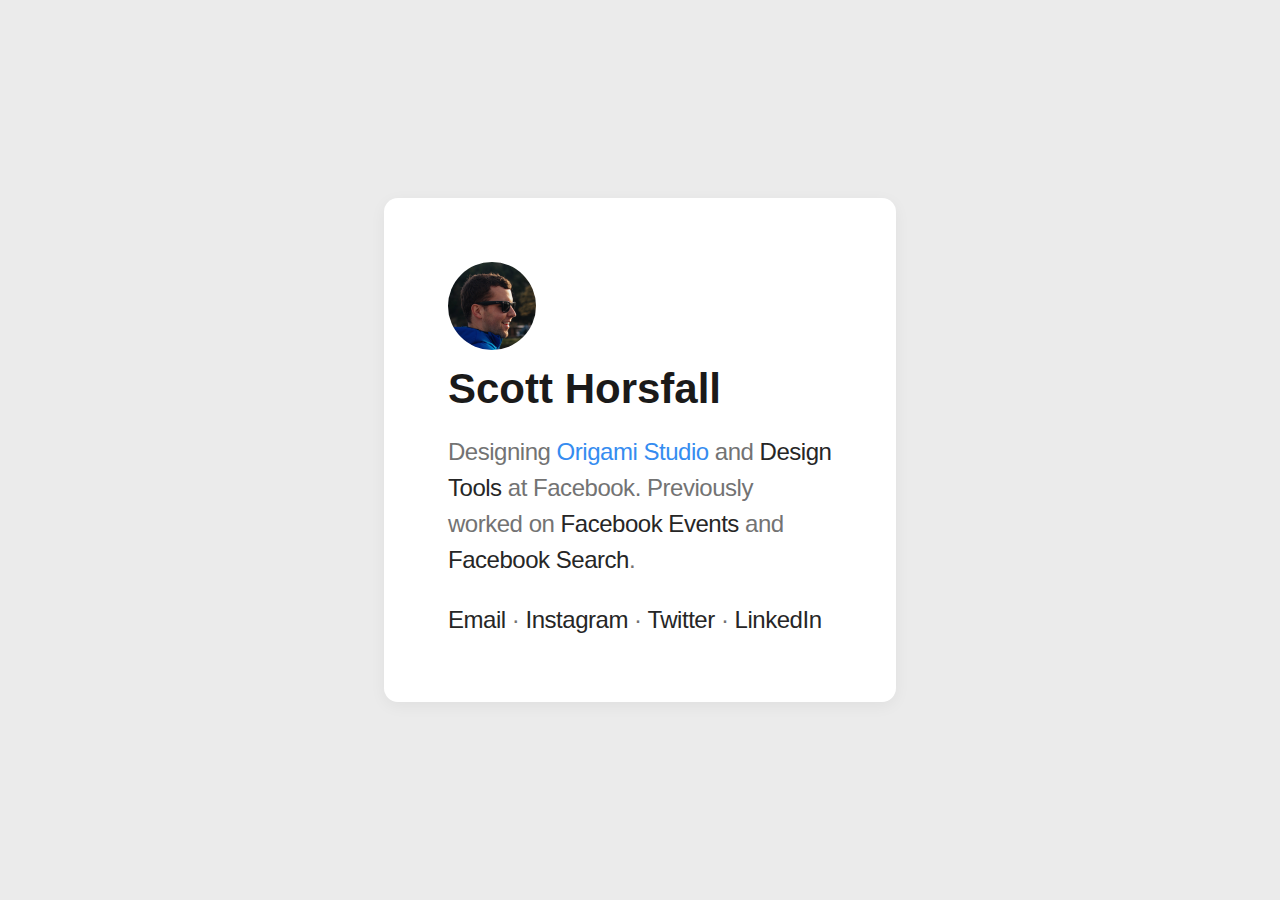
==== index.html @ 95cca434 "Basic" ====
<!DOCTYPE html>
<html class="no-js">

<head>
    <meta charset="utf-8">
    <meta http-equiv="X-UA-Compatible" content="IE=edge,chrome=1">
    <title>Scott Horsfall - Product Designer</title>
    <meta name="description" content="">
    <meta name="viewport" content="width=device-width, initial-scale=1">

    <link rel="stylesheet" href="normalize.min.css">
    <link rel="stylesheet" href="main.css">
</head>

<body>

    <section id="main">
        <div id="profile">
        </div>
        <h1>Scott Horsfall</h1>
        <p>Designing
            <a class="origami" href="http://origami.design">Origami Studio</a> and
            <a class="facebook" href="http://facebook.design/toolsandresources/">Design Tools</a> at Facebook. Previously worked on
            <a class="events" href="https://newsroom.fb.com/news/2016/10/introducing-the-events-from-facebook-app/">Facebook Events</a> and
            <a class="facebook" href="https://newsroom.fb.com/news/2014/12/updates-to-facebook-search/">Facebook Search</a>.</p>
        <p>
            <a href="mailto:hello@scotthorsfall.com?subject=Hello!">Email</a> &middot;
            <a href="http://www.instagram.com/scotthorsfall">Instagram</a> &middot;
            <a href="http://www.twitter.com/scoh">Twitter</a> &middot;
            <a href="https://www.linkedin.com/in/scotthorsfall/">LinkedIn</a>
        </p>
    </section>

</body>

</html>
---- main.css ----
/* 

	Scott Horsfall
	© 2017

*/

html,
body {
  background: hsl(0, 0%, 92%);
  color: hsl(0, 0%, 45%);

  font-family: -apple-system, BlinkMacSystemFont, sans-serif;
  font-size: 24px;
  letter-spacing: -0.48px;
  line-height: 1.5em;

  width: 100%;
  height: 100%;

  display: flex;
  flex-direction: column;
  justify-content: flex-start;
  align-items: flex-start;
}

/*** core ***/

h1,
p {
  margin: 0.5em 0 0;
}

h1 {
  font-weight: 600;
  font-size: 42px;
  color: #1a1a1a;
  letter-spacing: 0px;
  margin-bottom: 0.35em;
}

p:last-child {
  margin-top: 1em;
}

a {
  text-decoration: none;
  color: hsl(0, 0%, 15%);

  -webkit-transition: all 75ms ease;
  -moz-transition: all 75ms ease;
  -ms-transition: all 75ms ease;
  -o-transition: all 75ms ease;
  transition: all 75ms ease;
}

a:hover {
  color: #2a68af;
}

a.origami,
a.origami:hover {
  font-weight: 500;
  color: #358cf0;
}

a.events:hover {
  color: #e04c60;
}

img {
  max-width: 100%;
  max-height: 100%;
}

/*** sections ***/

section {
  width: 40%;
  max-width: 688px;
  padding: 64px;
  background: white;
  box-shadow: 0 4px 16px 0 rgba(0, 0, 0, 0.05);
  border-radius: 14px;
  box-sizing: border-box;

  display: flex;
  flex-direction: column;
  justify-content: flex-start;
  align-items: flex-start;
  margin: auto;
}

#profile {
  min-width: 88px;
  min-height: 88px;
  border-radius: 50%;
  overflow: hidden;

  background: url(scott.png);
  background-size: contain;
}

#profile:hover {
  background: url(scott-corgi.png);
  background-size: contain;
}

/*** responsive ***/
@media (max-width: 1240px) {
  section {
    width: 60%;
  }
}

@media (max-width: 820px) {
  section {
    width: 100%;
    height: 100%;
    max-width: 100%;
    min-width: 320px;
    border-radius: 0;
    box-shadow: none;
  }
}
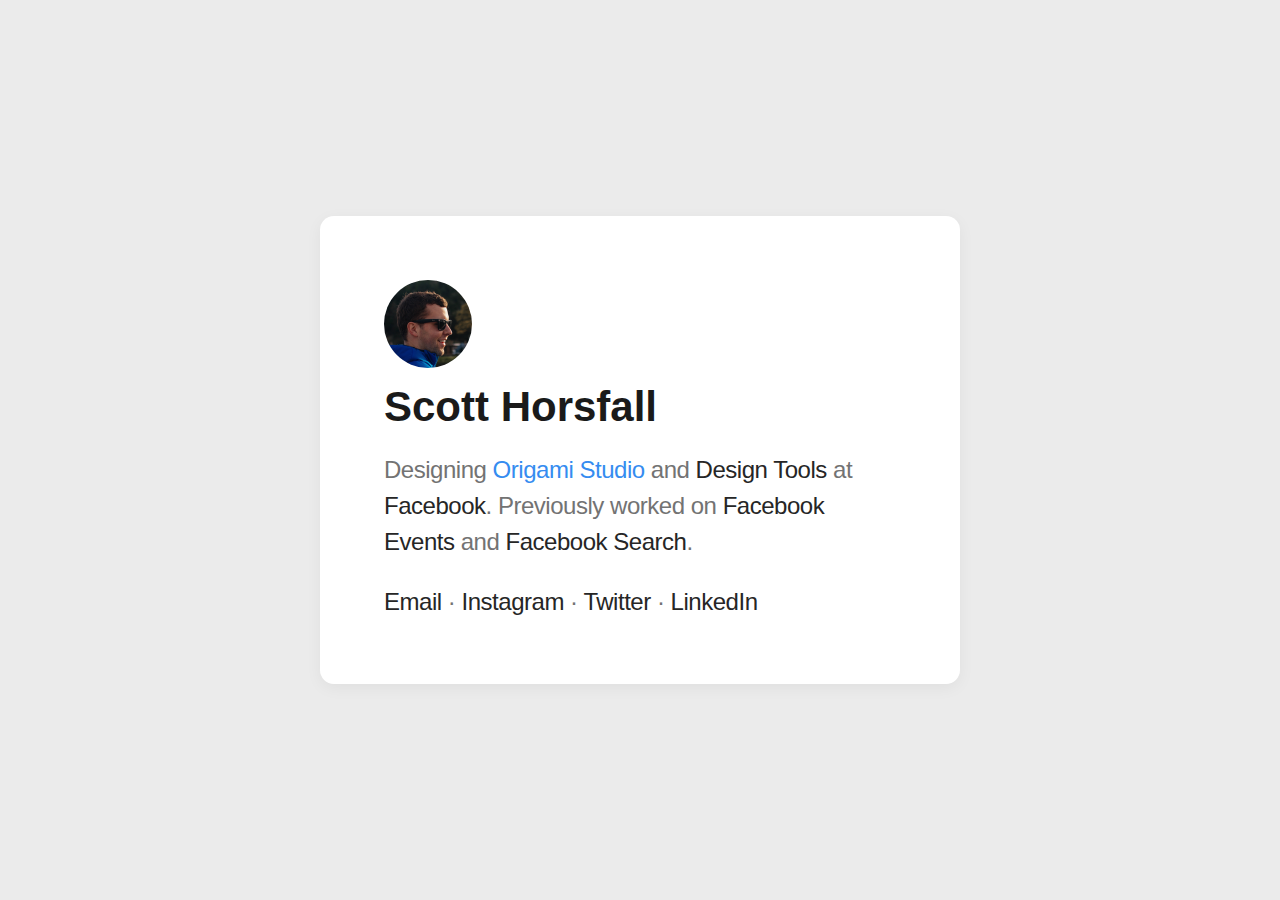
==== commit 90639f0d: "Updates" ====
--- a/index.html
+++ b/index.html
@@ -10,6 +10,15 @@
 
     <link rel="stylesheet" href="normalize.min.css">
     <link rel="stylesheet" href="main.css">
+
+    <script async src="https://www.googletagmanager.com/gtag/js?id=UA-37907667-1"></script>
+    <script>
+        window.dataLayer = window.dataLayer || [];
+        function gtag() { dataLayer.push(arguments); }
+        gtag('js', new Date());
+
+        gtag('config', 'UA-37907667-1');
+    </script>
 </head>
 
 <body>
@@ -20,7 +29,8 @@
         <h1>Scott Horsfall</h1>
         <p>Designing
             <a class="origami" href="http://origami.design">Origami Studio</a> and
-            <a class="facebook" href="http://facebook.design/toolsandresources/">Design Tools</a> at Facebook. Previously worked on
+            <a class="facebook" href="http://facebook.design/toolsandresources/">Design Tools</a> at
+            <a href="http://facebook.design">Facebook</a>. Previously worked on
             <a class="events" href="https://newsroom.fb.com/news/2016/10/introducing-the-events-from-facebook-app/">Facebook Events</a> and
             <a class="facebook" href="https://newsroom.fb.com/news/2014/12/updates-to-facebook-search/">Facebook Search</a>.</p>
         <p>
--- a/main.css
+++ b/main.css
@@ -82,7 +82,6 @@
   background: white;
   box-shadow: 0 4px 16px 0 rgba(0, 0, 0, 0.05);
   border-radius: 14px;
-  box-sizing: border-box;
 
   display: flex;
   flex-direction: column;
@@ -107,19 +106,21 @@
 }
 
 /*** responsive ***/
-@media (max-width: 1240px) {
+@media (max-width: 1024px) {
   section {
     width: 60%;
   }
 }
 
-@media (max-width: 820px) {
+@media (max-width: 700px) {
   section {
     width: 100%;
     height: 100%;
+    padding: 64px 24px;
     max-width: 100%;
     min-width: 320px;
     border-radius: 0;
     box-shadow: none;
+    box-sizing: border-box;
   }
 }
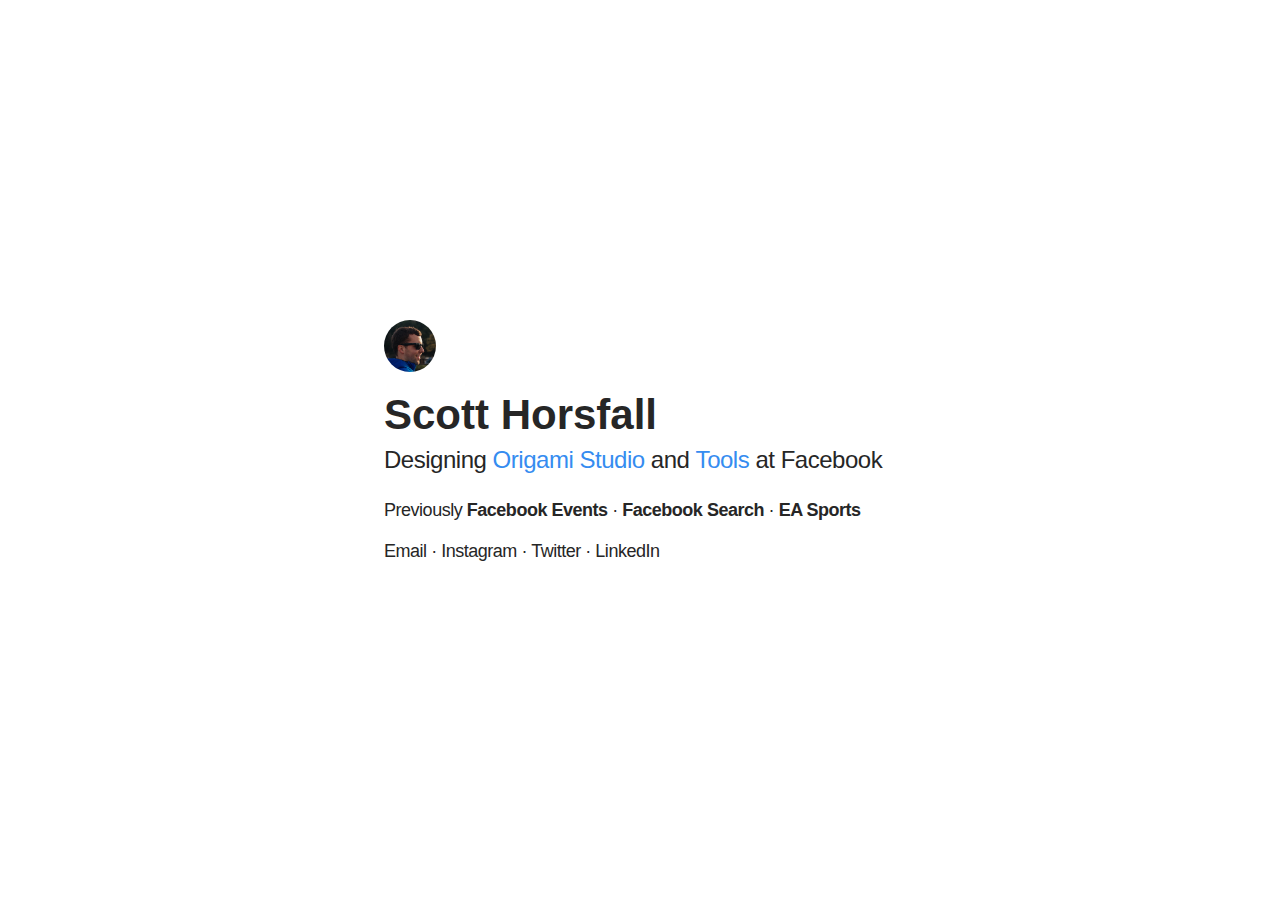
==== commit 463e8e38: "adding work embed page" ====
--- a/index.html
+++ b/index.html
@@ -29,11 +29,14 @@
         <h1>Scott Horsfall</h1>
         <p>Designing
             <a class="origami" href="http://origami.design">Origami Studio</a> and
-            <a class="facebook" href="http://facebook.design/toolsandresources/">Design Tools</a> at
-            <a href="http://facebook.design">Facebook</a>. Previously worked on
-            <a class="events" href="https://newsroom.fb.com/news/2016/10/introducing-the-events-from-facebook-app/">Facebook Events</a> and
-            <a class="facebook" href="https://newsroom.fb.com/news/2014/12/updates-to-facebook-search/">Facebook Search</a>.</p>
-        <p>
+            <a class="origami" href="http://facebook.design/toolsandresources/">Tools</a> at Facebook
+        </p>
+        <p class="previous">Previously
+            <a class="events" href="https://newsroom.fb.com/news/2016/10/introducing-the-events-from-facebook-app/">Facebook Events</a> &middot;
+            <a class="facebook" href="https://newsroom.fb.com/news/2014/12/updates-to-facebook-search/">Facebook Search</a> &middot;
+            <a class="easports" href="https://www.easports.com">EA Sports</a>
+        </p>
+        <p class="links">
             <a href="mailto:hello@scotthorsfall.com?subject=Hello!">Email</a> &middot;
             <a href="http://www.instagram.com/scotthorsfall">Instagram</a> &middot;
             <a href="http://www.twitter.com/scoh">Twitter</a> &middot;
--- a/main.css
+++ b/main.css
@@ -7,8 +7,8 @@
 
 html,
 body {
-  background: hsl(0, 0%, 92%);
-  color: hsl(0, 0%, 45%);
+  background: hsl(0, 0%, 100%);
+  color: hsl(0, 0%, 15%);
 
   font-family: -apple-system, BlinkMacSystemFont, sans-serif;
   font-size: 24px;
@@ -28,24 +28,28 @@
 
 h1,
 p {
-  margin: 0.5em 0 0;
+  margin: 0 0 0.8em;
 }
 
 h1 {
   font-weight: 600;
   font-size: 42px;
-  color: #1a1a1a;
   letter-spacing: 0px;
-  margin-bottom: 0.35em;
+  margin: 0.6em 0 0.2em;
 }
 
-p:last-child {
-  margin-top: 1em;
+h1 span {
+  color: #2a68af;
+}
+
+.work h1 {
+  margin: 0.4em 0 .4em;
 }
 
 a {
   text-decoration: none;
   color: hsl(0, 0%, 15%);
+  font-weight: 600;
 
   -webkit-transition: all 75ms ease;
   -moz-transition: all 75ms ease;
@@ -54,18 +58,35 @@
   transition: all 75ms ease;
 }
 
+.previous,
+.previous a,
+.links,
+.links a {
+  font-size: 18px;
+  line-height: 150%;
+}
+
+.links a {
+  font-weight: 400;
+}
+
 a:hover {
   color: #2a68af;
 }
 
 a.origami,
 a.origami:hover {
+  background: url(scott-corgi.png) no-repeat -9999px -9999px;
   font-weight: 500;
   color: #358cf0;
 }
 
 a.events:hover {
   color: #e04c60;
+}
+
+a.easports:hover {
+  color: rgb(201, 62, 43);
 }
 
 img {
@@ -78,10 +99,6 @@
 section {
   width: 40%;
   max-width: 688px;
-  padding: 64px;
-  background: white;
-  box-shadow: 0 4px 16px 0 rgba(0, 0, 0, 0.05);
-  border-radius: 14px;
 
   display: flex;
   flex-direction: column;
@@ -91,18 +108,24 @@
 }
 
 #profile {
-  min-width: 88px;
-  min-height: 88px;
+  min-width: 52px;
+  min-height: 52px;
   border-radius: 50%;
   overflow: hidden;
 
-  background: url(scott.png);
+  background: url(scott.png) no-repeat;
   background-size: contain;
 }
 
 #profile:hover {
-  background: url(scott-corgi.png);
+  background: url(scott-corgi.png) no-repeat;
   background-size: contain;
+}
+
+iframe {
+  border-radius: 4px;
+  margin-top: 20px;
+  box-shadow: rgba(0,0,0,.15) 0 1px 4px;
 }
 
 /*** responsive ***/
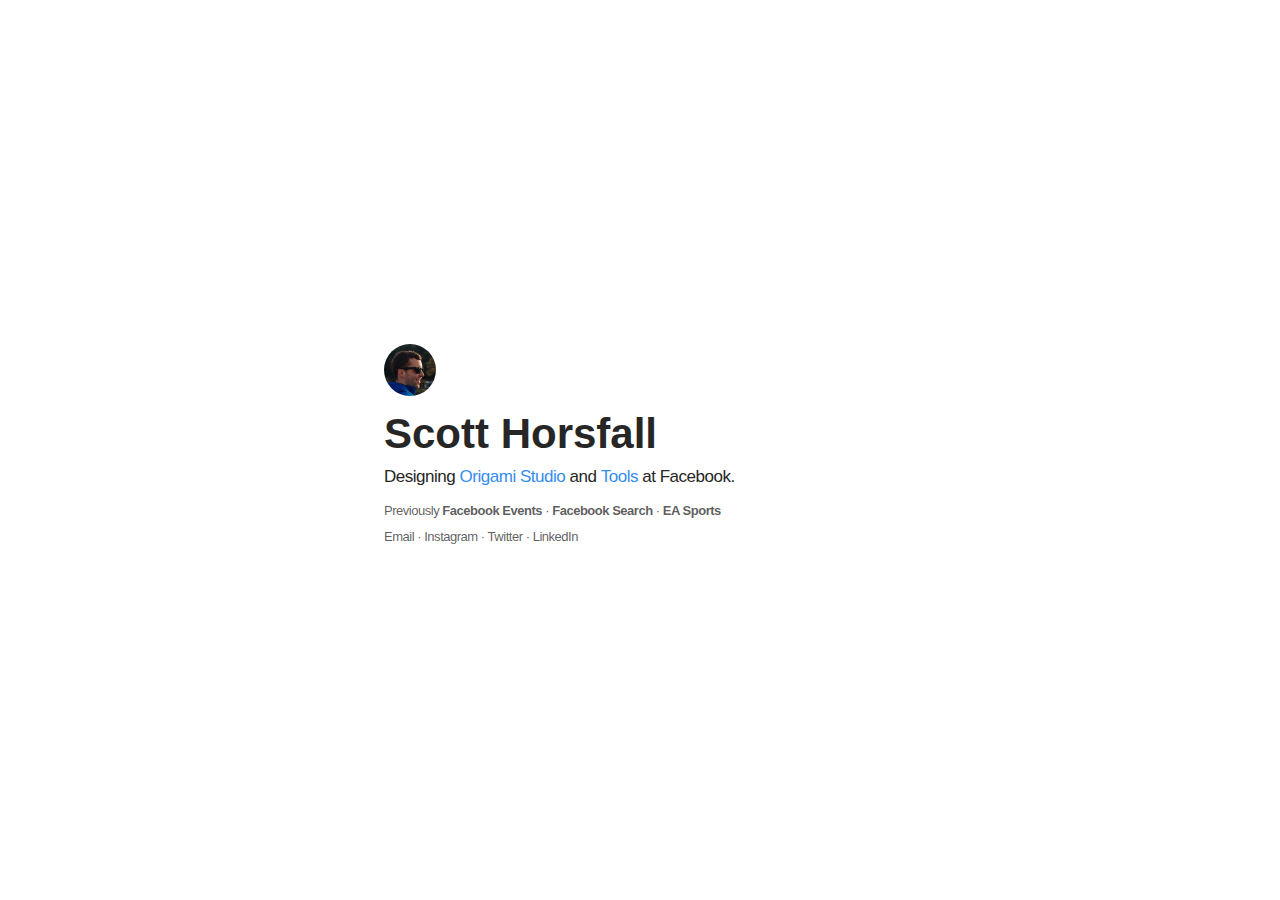
==== commit a3eff200: "updating for hosting" ====
--- a/index.html
+++ b/index.html
@@ -24,12 +24,11 @@
 <body>
 
     <section id="main">
-        <div id="profile">
-        </div>
+        <div id="profile"></div>
         <h1>Scott Horsfall</h1>
         <p>Designing
             <a class="origami" href="http://origami.design">Origami Studio</a> and
-            <a class="origami" href="http://facebook.design/toolsandresources/">Tools</a> at Facebook
+            <a class="origami" href="http://facebook.design/toolsandresources/">Tools</a> at Facebook.
         </p>
         <p class="previous">Previously
             <a class="events" href="https://newsroom.fb.com/news/2016/10/introducing-the-events-from-facebook-app/">Facebook Events</a> &middot;
--- a/main.css
+++ b/main.css
@@ -11,7 +11,7 @@
   color: hsl(0, 0%, 15%);
 
   font-family: -apple-system, BlinkMacSystemFont, sans-serif;
-  font-size: 24px;
+  font-size: 17px;
   letter-spacing: -0.48px;
   line-height: 1.5em;
 
@@ -28,17 +28,17 @@
 
 h1,
 p {
-  margin: 0 0 0.8em;
+  margin: 0 0 .8em;
 }
 
 h1 {
   font-weight: 600;
   font-size: 42px;
   letter-spacing: 0px;
-  margin: 0.6em 0 0.2em;
+  margin: 0.6em 0 .4em;
 }
 
-h1 span {
+.blue {
   color: #2a68af;
 }
 
@@ -62,8 +62,9 @@
 .previous a,
 .links,
 .links a {
-  font-size: 18px;
-  line-height: 150%;
+  color: rgba(0,0,0,.65);
+  font-size: 13px;
+  line-height: 125%;
 }
 
 .links a {
@@ -125,6 +126,7 @@
 iframe {
   border-radius: 4px;
   margin-top: 20px;
+  margin-bottom: 32px;
   box-shadow: rgba(0,0,0,.15) 0 1px 4px;
 }
 
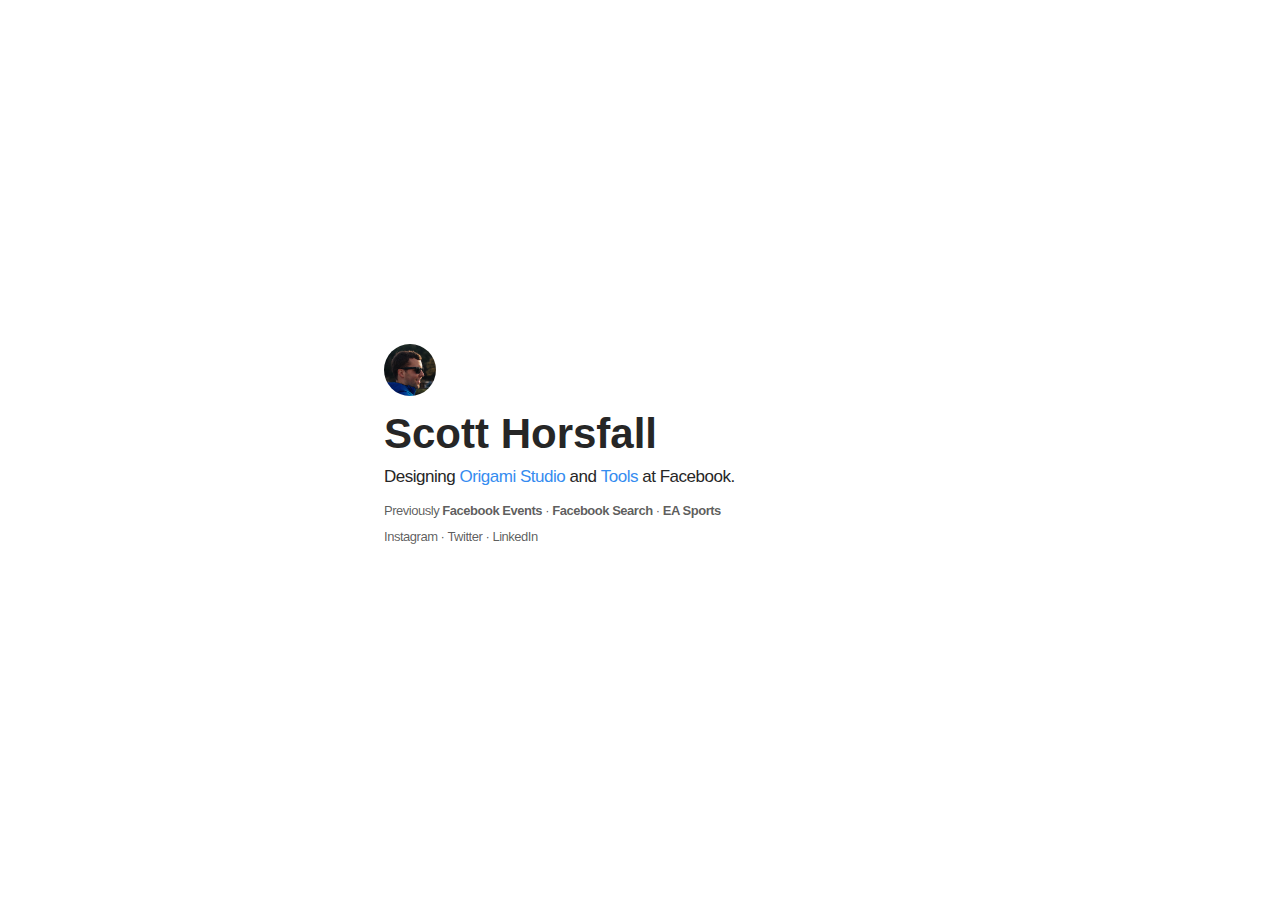
==== commit b5833923: "removing email since it's dead" ====
--- a/index.html
+++ b/index.html
@@ -36,7 +36,6 @@
             <a class="easports" href="https://www.easports.com">EA Sports</a>
         </p>
         <p class="links">
-            <a href="mailto:hello@scotthorsfall.com?subject=Hello!">Email</a> &middot;
             <a href="http://www.instagram.com/scotthorsfall">Instagram</a> &middot;
             <a href="http://www.twitter.com/scoh">Twitter</a> &middot;
             <a href="https://www.linkedin.com/in/scotthorsfall/">LinkedIn</a>
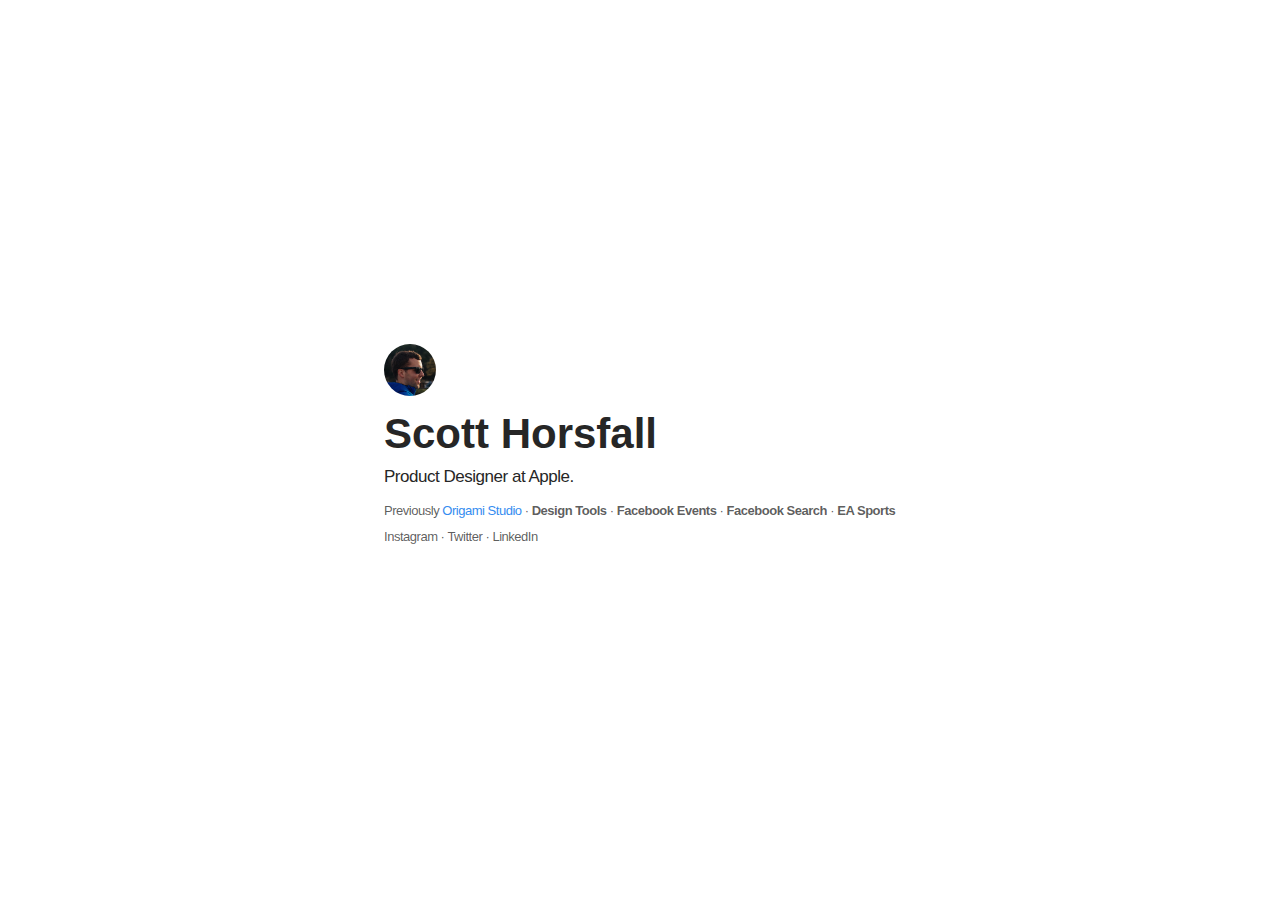
==== commit 082db2d7: "Apple job and @scoh IG" ====
--- a/index.html
+++ b/index.html
@@ -26,17 +26,16 @@
     <section id="main">
         <div id="profile"></div>
         <h1>Scott Horsfall</h1>
-        <p>Designing
-            <a class="origami" href="http://origami.design">Origami Studio</a> and
-            <a class="origami" href="http://facebook.design/toolsandresources/">Tools</a> at Facebook.
-        </p>
+        <p>Product Designer at Apple.</p>
         <p class="previous">Previously
+            <a class="origami" href="http://origami.design">Origami Studio</a> &middot;
+            <a class="facebook" href="http://facebook.design/toolsandresources/">Design Tools</a> &middot;
             <a class="events" href="https://newsroom.fb.com/news/2016/10/introducing-the-events-from-facebook-app/">Facebook Events</a> &middot;
             <a class="facebook" href="https://newsroom.fb.com/news/2014/12/updates-to-facebook-search/">Facebook Search</a> &middot;
             <a class="easports" href="https://www.easports.com">EA Sports</a>
         </p>
         <p class="links">
-            <a href="http://www.instagram.com/scotthorsfall">Instagram</a> &middot;
+            <a href="http://www.instagram.com/scoh">Instagram</a> &middot;
             <a href="http://www.twitter.com/scoh">Twitter</a> &middot;
             <a href="https://www.linkedin.com/in/scotthorsfall/">LinkedIn</a>
         </p>
@@ -44,4 +43,4 @@
 
 </body>
 
-</html>+</html>
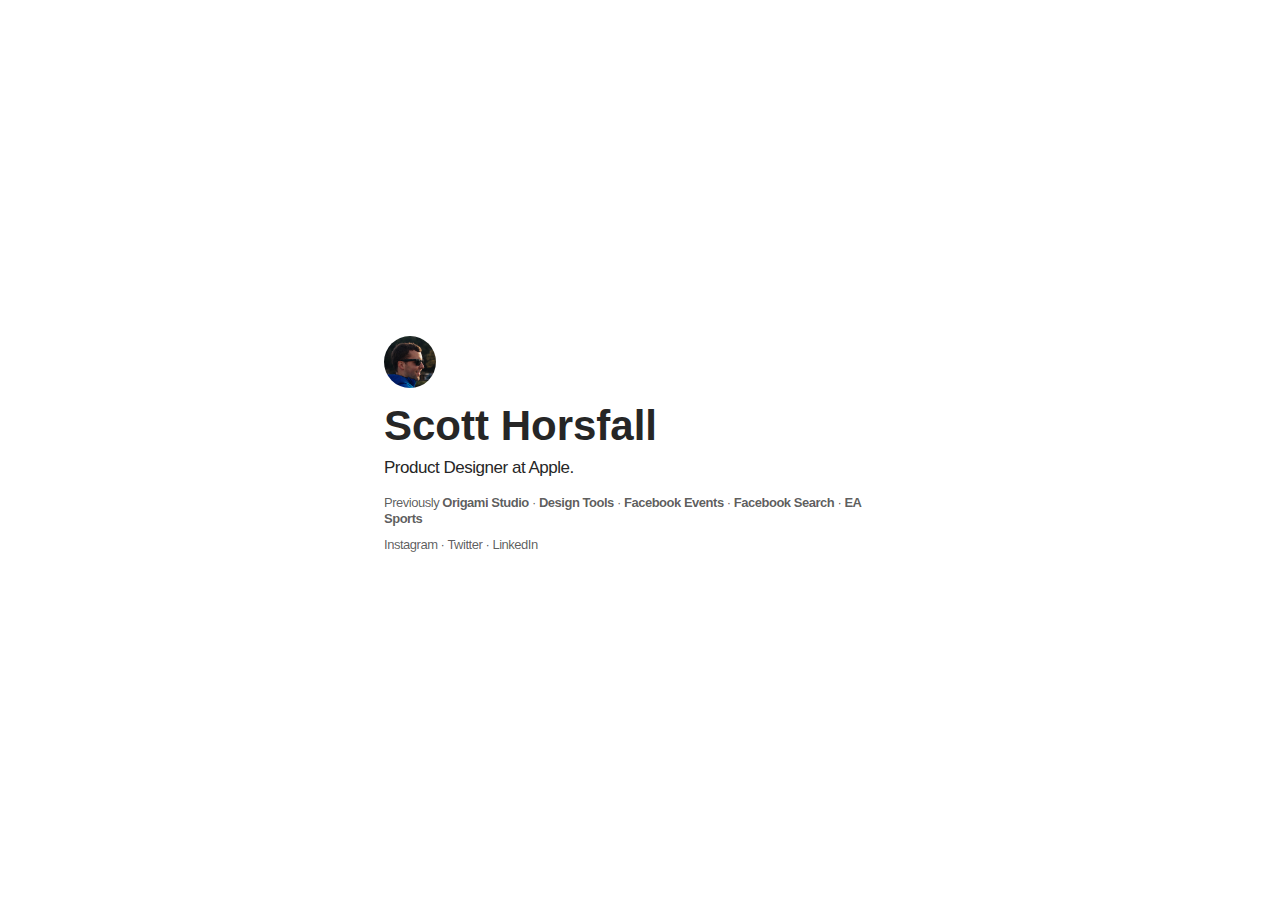
==== commit 475689aa: "change origami link" ====
--- a/index.html
+++ b/index.html
@@ -28,7 +28,7 @@
         <h1>Scott Horsfall</h1>
         <p>Product Designer at Apple.</p>
         <p class="previous">Previously
-            <a class="origami" href="http://origami.design">Origami Studio</a> &middot;
+            <a class="facebook" href="http://origami.design">Origami Studio</a> &middot;
             <a class="facebook" href="http://facebook.design/toolsandresources/">Design Tools</a> &middot;
             <a class="events" href="https://newsroom.fb.com/news/2016/10/introducing-the-events-from-facebook-app/">Facebook Events</a> &middot;
             <a class="facebook" href="https://newsroom.fb.com/news/2014/12/updates-to-facebook-search/">Facebook Search</a> &middot;
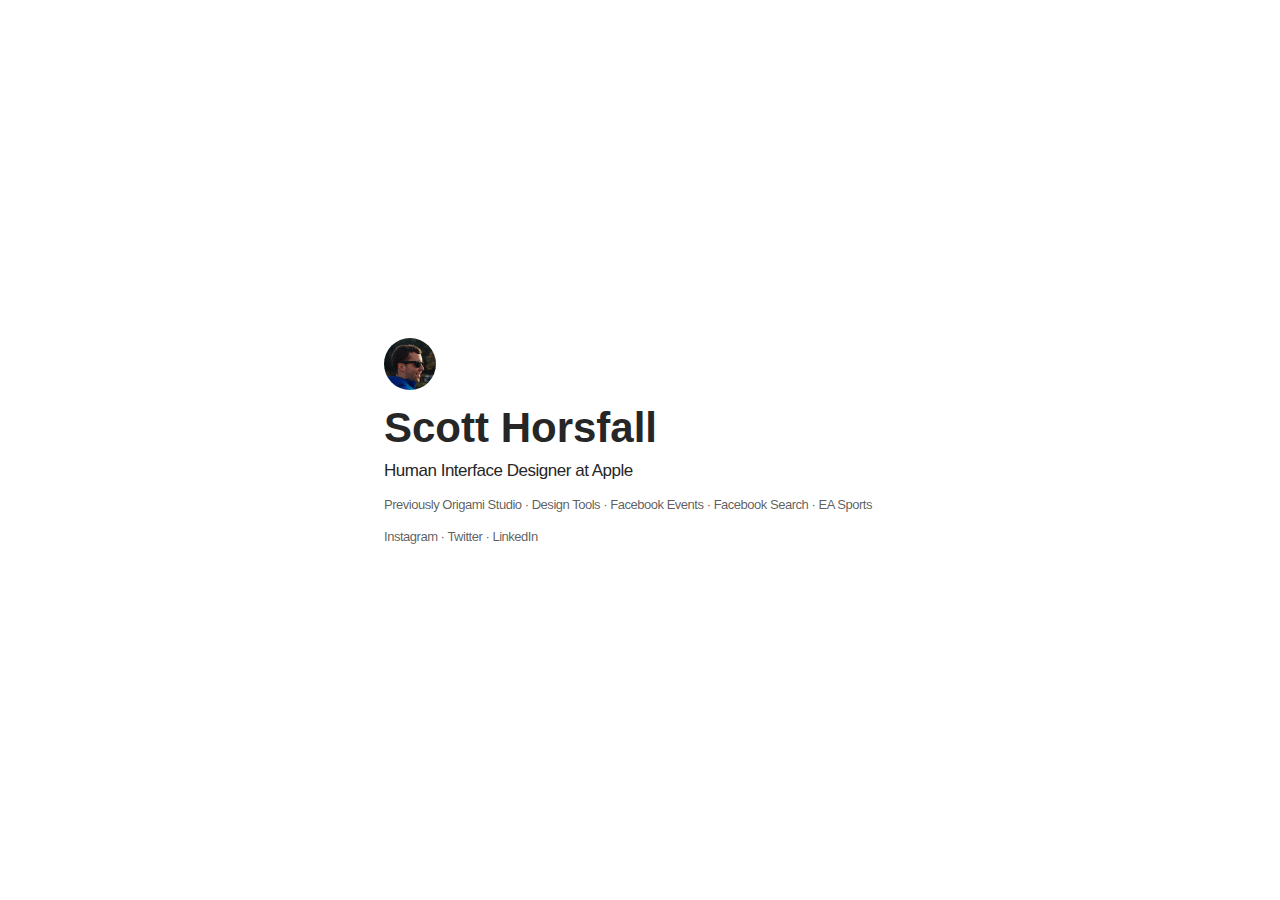
==== commit 575b6b9f: "title update" ====
--- a/index.html
+++ b/index.html
@@ -26,7 +26,7 @@
     <section id="main">
         <div id="profile"></div>
         <h1>Scott Horsfall</h1>
-        <p>Product Designer at Apple.</p>
+        <p>Human Interface Designer at Apple</p>
         <p class="previous">Previously
             <a class="facebook" href="http://origami.design">Origami Studio</a> &middot;
             <a class="facebook" href="http://facebook.design/toolsandresources/">Design Tools</a> &middot;
--- a/main.css
+++ b/main.css
@@ -49,7 +49,7 @@
 a {
   text-decoration: none;
   color: hsl(0, 0%, 15%);
-  font-weight: 600;
+  font-weight: 500;
 
   -webkit-transition: all 75ms ease;
   -moz-transition: all 75ms ease;
@@ -65,6 +65,7 @@
   color: rgba(0,0,0,.65);
   font-size: 13px;
   line-height: 125%;
+  margin-bottom: 1.25em;
 }
 
 .links a {
